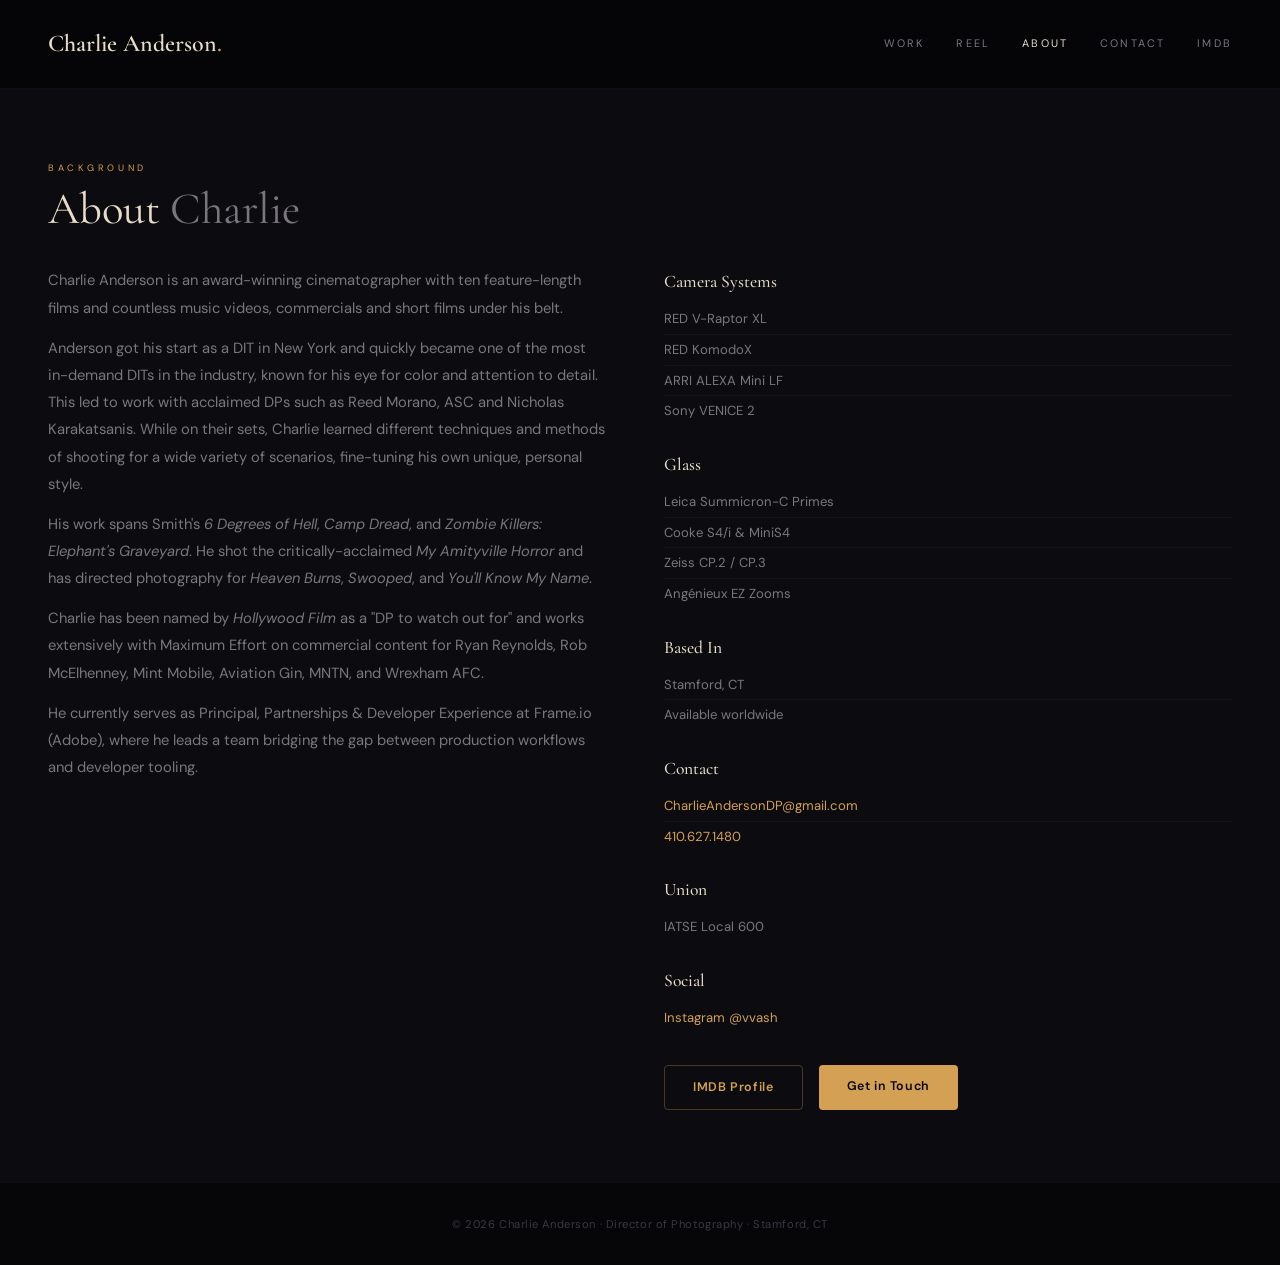
==== about.html @ a450d048 "Split single-page site into separate Work, Reel, About, and Contact pages Matches the multi-page str" ====
<!DOCTYPE html>
<html lang="en">
<head>
<meta charset="UTF-8">
<meta name="viewport" content="width=device-width, initial-scale=1.0">
<title>About | Charlie Anderson - Director of Photography</title>
<link rel="preconnect" href="https://fonts.googleapis.com">
<link rel="preconnect" href="https://fonts.gstatic.com" crossorigin>
<link href="https://fonts.googleapis.com/css2?family=Cormorant+Garamond:ital,wght@0,300;0,400;0,500;0,600;0,700;1,300;1,400&family=DM+Sans:opsz,wght@9..40,300;9..40,400;9..40,500;9..40,600;9..40,700&display=swap" rel="stylesheet">
<link rel="stylesheet" href="style.css">
</head>
<body>

<header>
  <a href="/" class="logo">Charlie Anderson<span>.</span></a>
  <nav>
    <a href="/">Work</a>
    <a href="reel.html">Reel</a>
    <a href="about.html" class="active">About</a>
    <a href="contact.html">Contact</a>
    <a href="http://www.imdb.com/name/nm2381085/" target="_blank" rel="noopener">IMDB</a>
  </nav>
</header>

<section style="background:var(--bg2)">
  <p class="section-label">Background</p>
  <h2 class="section-title">About <span>Charlie</span></h2>
  <div class="about-grid">
    <div class="about-text">
      <p>Charlie Anderson is an award-winning cinematographer with ten feature-length films and countless music videos, commercials and short films under his belt.</p>
      <p>Anderson got his start as a DIT in New York and quickly became one of the most in-demand DITs in the industry, known for his eye for color and attention to detail. This led to work with acclaimed DPs such as Reed Morano, ASC and Nicholas Karakatsanis. While on their sets, Charlie learned different techniques and methods of shooting for a wide variety of scenarios, fine-tuning his own unique, personal style.</p>
      <p>His work spans Smith's <em>6 Degrees of Hell</em>, <em>Camp Dread</em>, and <em>Zombie Killers: Elephant's Graveyard</em>. He shot the critically-acclaimed <em>My Amityville Horror</em> and has directed photography for <em>Heaven Burns</em>, <em>Swooped</em>, and <em>You'll Know My Name</em>.</p>
      <p>Charlie has been named by <em>Hollywood Film</em> as a "DP to watch out for" and works extensively with Maximum Effort on commercial content for Ryan Reynolds, Rob McElhenney, Mint Mobile, Aviation Gin, MNTN, and Wrexham AFC.</p>
      <p>He currently serves as Principal, Partnerships &amp; Developer Experience at Frame.io (Adobe), where he leads a team bridging the gap between production workflows and developer tooling.</p>
    </div>
    <div class="about-sidebar">
      <h4>Camera Systems</h4>
      <ul>
        <li>RED V-Raptor XL</li>
        <li>RED KomodoX</li>
        <li>ARRI ALEXA Mini LF</li>
        <li>Sony VENICE 2</li>
      </ul>
      <h4>Glass</h4>
      <ul>
        <li>Leica Summicron-C Primes</li>
        <li>Cooke S4/i &amp; MiniS4</li>
        <li>Zeiss CP.2 / CP.3</li>
        <li>Ang&eacute;nieux EZ Zooms</li>
      </ul>
      <h4>Based In</h4>
      <ul>
        <li>Stamford, CT</li>
        <li>Available worldwide</li>
      </ul>
      <h4>Contact</h4>
      <ul>
        <li><a href="mailto:CharlieAndersonDP@gmail.com">CharlieAndersonDP@gmail.com</a></li>
        <li><a href="tel:+14106271480">410.627.1480</a></li>
      </ul>
      <h4>Union</h4>
      <ul>
        <li>IATSE Local 600</li>
      </ul>
      <h4>Social</h4>
      <ul>
        <li><a href="https://www.instagram.com/vvash/" target="_blank" rel="noopener">Instagram @vvash</a></li>
      </ul>
      <div class="about-links">
        <a href="http://www.imdb.com/name/nm2381085/" target="_blank" rel="noopener" class="btn btn-outline">IMDB Profile</a>
        <a href="contact.html" class="btn btn-primary">Get in Touch</a>
      </div>
    </div>
  </div>
</section>

<footer>
  <p>&copy; 2026 Charlie Anderson &middot; Director of Photography &middot; Stamford, CT</p>
</footer>

</body>
</html>
---- style.css ----
*,*::before,*::after{margin:0;padding:0;box-sizing:border-box}
:root{
  --bg:#060608;--bg2:#0c0c10;--surface:#111118;
  --amber:#d4a054;--amber-dim:#b8863a;
  --cream:#e8dcc8;--muted:#7a7680;--faint:#3a3842;
  --display:'Cormorant Garamond',Georgia,serif;
  --body:'DM Sans',system-ui,sans-serif;
}
html{background:var(--bg);color:var(--cream);scroll-behavior:smooth}
body{font-family:var(--body);line-height:1.65;-webkit-font-smoothing:antialiased}
::selection{background:var(--amber);color:var(--bg)}
a{color:var(--amber);text-decoration:none}
a:hover{text-decoration:underline}
img{display:block;max-width:100%}

/* HEADER */
header{padding:1.5rem 3rem;display:flex;justify-content:space-between;align-items:center;border-bottom:1px solid rgba(255,255,255,.04);position:sticky;top:0;z-index:100;background:rgba(6,6,8,.92);backdrop-filter:blur(16px)}
.logo{font-family:var(--display);font-size:1.5rem;font-weight:600;color:var(--cream);text-decoration:none}
.logo:hover{text-decoration:none}
.logo span{color:var(--amber)}
nav{display:flex;gap:2rem;align-items:center}
nav a{font-size:.68rem;text-transform:uppercase;letter-spacing:.2em;color:var(--muted);text-decoration:none}
nav a:hover{color:var(--cream);text-decoration:none}
nav a.active{color:var(--cream)}

/* PAGE TITLE */
.page-title-bar{padding:2.5rem 3rem 1.5rem;text-align:center}
.page-title-bar .section-label{font-size:.6rem;text-transform:uppercase;letter-spacing:.4em;color:var(--amber);margin-bottom:0}

/* HERO */
.hero{padding:7rem 3rem 5rem;position:relative;border-bottom:1px solid rgba(255,255,255,.03)}
.hero::before{content:'';position:absolute;inset:0;background:radial-gradient(ellipse 100% 60% at 60% 20%,rgba(212,160,84,.05) 0%,transparent 60%);pointer-events:none}
.hero-label{font-size:.6rem;text-transform:uppercase;letter-spacing:.4em;color:var(--amber);margin-bottom:1.25rem}
.hero h1{font-family:var(--display);font-size:clamp(2.8rem,6.5vw,5.5rem);font-weight:300;line-height:1.05;letter-spacing:-.02em;margin-bottom:1.25rem}
.hero h1 em{font-style:italic;color:var(--amber);font-weight:400}
.hero-sub{font-size:1rem;color:var(--muted);max-width:500px;line-height:1.75}
.hero-rule{width:50px;height:1px;background:var(--amber);margin-top:2.5rem;opacity:.4}

/* SECTIONS */
section{padding:4.5rem 3rem}
.section-label{font-size:.58rem;text-transform:uppercase;letter-spacing:.4em;color:var(--amber);margin-bottom:.5rem}
.section-title{font-family:var(--display);font-size:clamp(1.8rem,4vw,2.8rem);font-weight:400;line-height:1.15;margin-bottom:2rem}
.section-title span{color:var(--muted)}
.divider{border:none;border-top:1px solid rgba(255,255,255,.04);margin:0}

/* REEL */
.reel-embed{position:relative;width:100%;max-width:900px;aspect-ratio:16/9;margin:0 auto;border-radius:8px;overflow:hidden;border:1px solid rgba(255,255,255,.06);background:#000}
.reel-embed iframe{position:absolute;inset:0;width:100%;height:100%;border:none}

/* WORK GRID */
.work-grid{display:grid;grid-template-columns:repeat(3,1fr);gap:1rem}
.work-card{position:relative;border-radius:5px;overflow:hidden;aspect-ratio:16/9;background:var(--surface);border:1px solid rgba(255,255,255,.04);display:block;text-decoration:none;color:var(--cream)}
.work-card:hover{text-decoration:none;border-color:rgba(212,160,84,.2)}
.work-card:hover .work-overlay{opacity:1}
.work-card:hover .work-thumb{transform:scale(1.03)}
.work-thumb{width:100%;height:100%;object-fit:cover;transition:transform .6s cubic-bezier(.23,1,.32,1)}
.work-overlay{position:absolute;inset:0;background:linear-gradient(0deg,rgba(6,6,8,.92) 0%,rgba(6,6,8,.4) 40%,transparent 70%);opacity:0;transition:opacity .35s;display:flex;flex-direction:column;justify-content:flex-end;padding:1rem 1.1rem}
.work-overlay h3{font-family:var(--display);font-size:1.05rem;font-weight:500;line-height:1.25}
.work-overlay .play-icon{position:absolute;top:50%;left:50%;transform:translate(-50%,-50%);width:44px;height:44px;border-radius:50%;background:rgba(212,160,84,.85);display:flex;align-items:center;justify-content:center}
.work-overlay .play-icon svg{width:16px;height:16px;fill:var(--bg);margin-left:2px}
/* always show overlay on mobile */
@media(hover:none){.work-overlay{opacity:1;background:linear-gradient(0deg,rgba(6,6,8,.85) 0%,transparent 55%)}.work-overlay .play-icon{display:none}}

/* ABOUT */
.about-grid{display:grid;grid-template-columns:1fr 1fr;gap:3rem;align-items:start}
.about-text{color:var(--muted);font-size:.92rem;line-height:1.85;max-width:560px}
.about-text p+p{margin-top:.8rem}
.about-sidebar h4{font-family:var(--display);font-size:1.1rem;font-weight:500;color:var(--cream);margin-bottom:.5rem;margin-top:1.5rem}
.about-sidebar h4:first-child{margin-top:0}
.about-sidebar ul{list-style:none}
.about-sidebar li{font-size:.82rem;color:var(--muted);padding:.25rem 0;border-bottom:1px solid rgba(255,255,255,.03)}
.about-sidebar li:last-child{border-bottom:none}
.about-links{display:flex;gap:1rem;margin-top:2rem;flex-wrap:wrap}
.btn{display:inline-block;padding:.7rem 1.75rem;font-size:.78rem;letter-spacing:.05em;border-radius:4px;text-decoration:none;font-weight:600}
.btn:hover{text-decoration:none}
.btn-primary{background:var(--amber);color:var(--bg)}
.btn-primary:hover{background:var(--amber-dim)}
.btn-outline{border:1px solid rgba(212,160,84,.3);color:var(--amber)}
.btn-outline:hover{background:rgba(212,160,84,.06)}

/* CONTACT */
.contact-section{text-align:center;padding:5rem 3rem}
.contact-sub{color:var(--muted);max-width:440px;margin:0 auto 2rem;font-size:.92rem;line-height:1.75}
.contact-info{margin-bottom:2rem}
.contact-info p{color:var(--muted);font-size:.92rem;margin:.4rem 0}
.contact-info a{color:var(--amber)}
.contact-form{max-width:500px;margin:2.5rem auto 0;text-align:left}
.contact-form label{display:block;font-size:.72rem;text-transform:uppercase;letter-spacing:.15em;color:var(--muted);margin-bottom:.4rem;margin-top:1.25rem}
.contact-form label:first-child{margin-top:0}
.contact-form input,.contact-form textarea{width:100%;padding:.75rem 1rem;background:var(--surface);border:1px solid rgba(255,255,255,.06);border-radius:4px;color:var(--cream);font-family:var(--body);font-size:.88rem;outline:none;transition:border-color .2s}
.contact-form input:focus,.contact-form textarea:focus{border-color:var(--amber)}
.contact-form textarea{min-height:140px;resize:vertical}
.contact-form .btn{margin-top:1.5rem;cursor:pointer;border:none;width:100%;text-align:center}

/* FOOTER */
footer{padding:2rem 3rem;text-align:center;color:var(--faint);font-size:.7rem;letter-spacing:.05em;border-top:1px solid rgba(255,255,255,.03)}

/* RESPONSIVE */
@media(max-width:900px){
  .work-grid{grid-template-columns:repeat(2,1fr)}
  .about-grid{grid-template-columns:1fr}
}
@media(max-width:600px){
  header{padding:1rem 1.25rem}
  nav{gap:1.25rem}
  nav a{font-size:.6rem;letter-spacing:.12em}
  .hero{padding:4rem 1.25rem 3rem}
  section{padding:3rem 1.25rem}
  .page-title-bar{padding:1.5rem 1.25rem 1rem}
  .work-grid{grid-template-columns:1fr}
  .contact-section{padding:3.5rem 1.25rem}
}
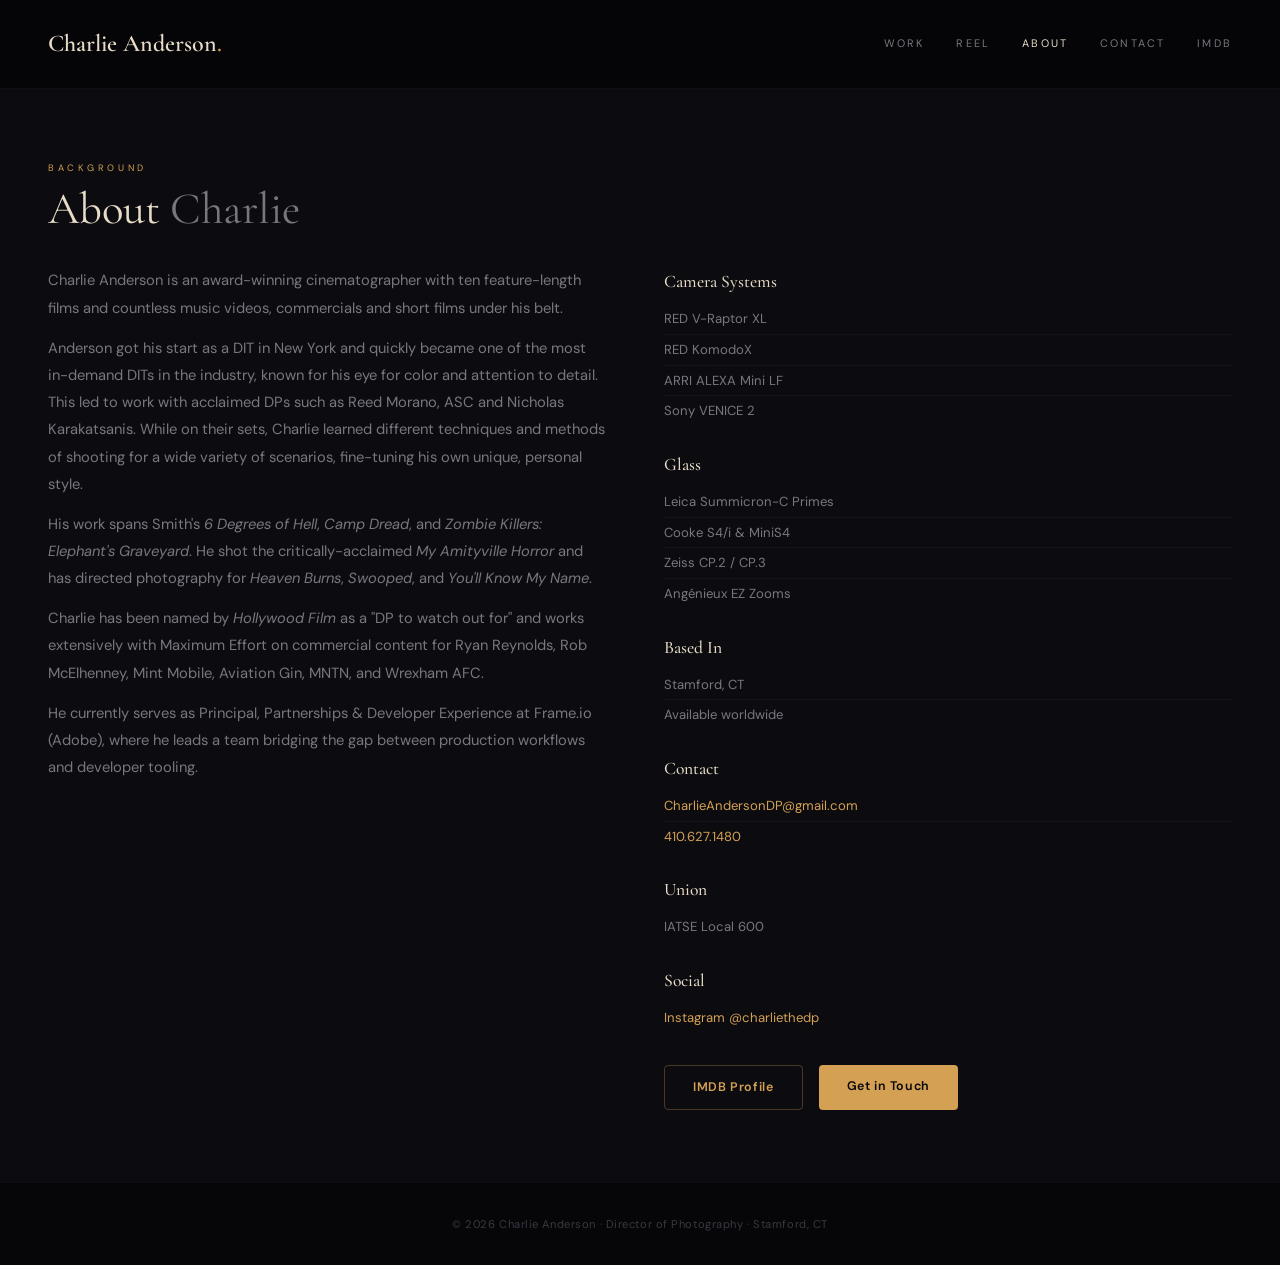
==== commit 696c1616: "Update Instagram handle to @charliethedp Co-Authored-By: Claude Opus 4.6 (1M context) <noreply@anthr" ====
--- a/about.html
+++ b/about.html
@@ -64,7 +64,7 @@
       </ul>
       <h4>Social</h4>
       <ul>
-        <li><a href="https://www.instagram.com/vvash/" target="_blank" rel="noopener">Instagram @vvash</a></li>
+        <li><a href="https://www.instagram.com/charliethedp/" target="_blank" rel="noopener">Instagram @charliethedp</a></li>
       </ul>
       <div class="about-links">
         <a href="http://www.imdb.com/name/nm2381085/" target="_blank" rel="noopener" class="btn btn-outline">IMDB Profile</a>
--- a/style.css
+++ b/style.css
@@ -26,6 +26,10 @@
 /* PAGE TITLE */
 .page-title-bar{padding:2.5rem 3rem 1.5rem;text-align:center}
 .page-title-bar .section-label{font-size:.6rem;text-transform:uppercase;letter-spacing:.4em;color:var(--amber);margin-bottom:0}
+.section-nav{display:flex;justify-content:center;gap:.75rem;margin-top:1.25rem}
+.section-nav-btn{display:inline-block;padding:.55rem 1.5rem;font-size:.72rem;text-transform:uppercase;letter-spacing:.12em;border:1px solid rgba(212,160,84,.3);border-radius:4px;color:var(--muted);text-decoration:none;transition:all .2s}
+.section-nav-btn:hover{color:var(--cream);border-color:rgba(212,160,84,.5);background:rgba(212,160,84,.06);text-decoration:none}
+.section-nav-btn.active{color:var(--amber);border-color:var(--amber)}
 
 /* HERO */
 .hero{padding:7rem 3rem 5rem;position:relative;border-bottom:1px solid rgba(255,255,255,.03)}
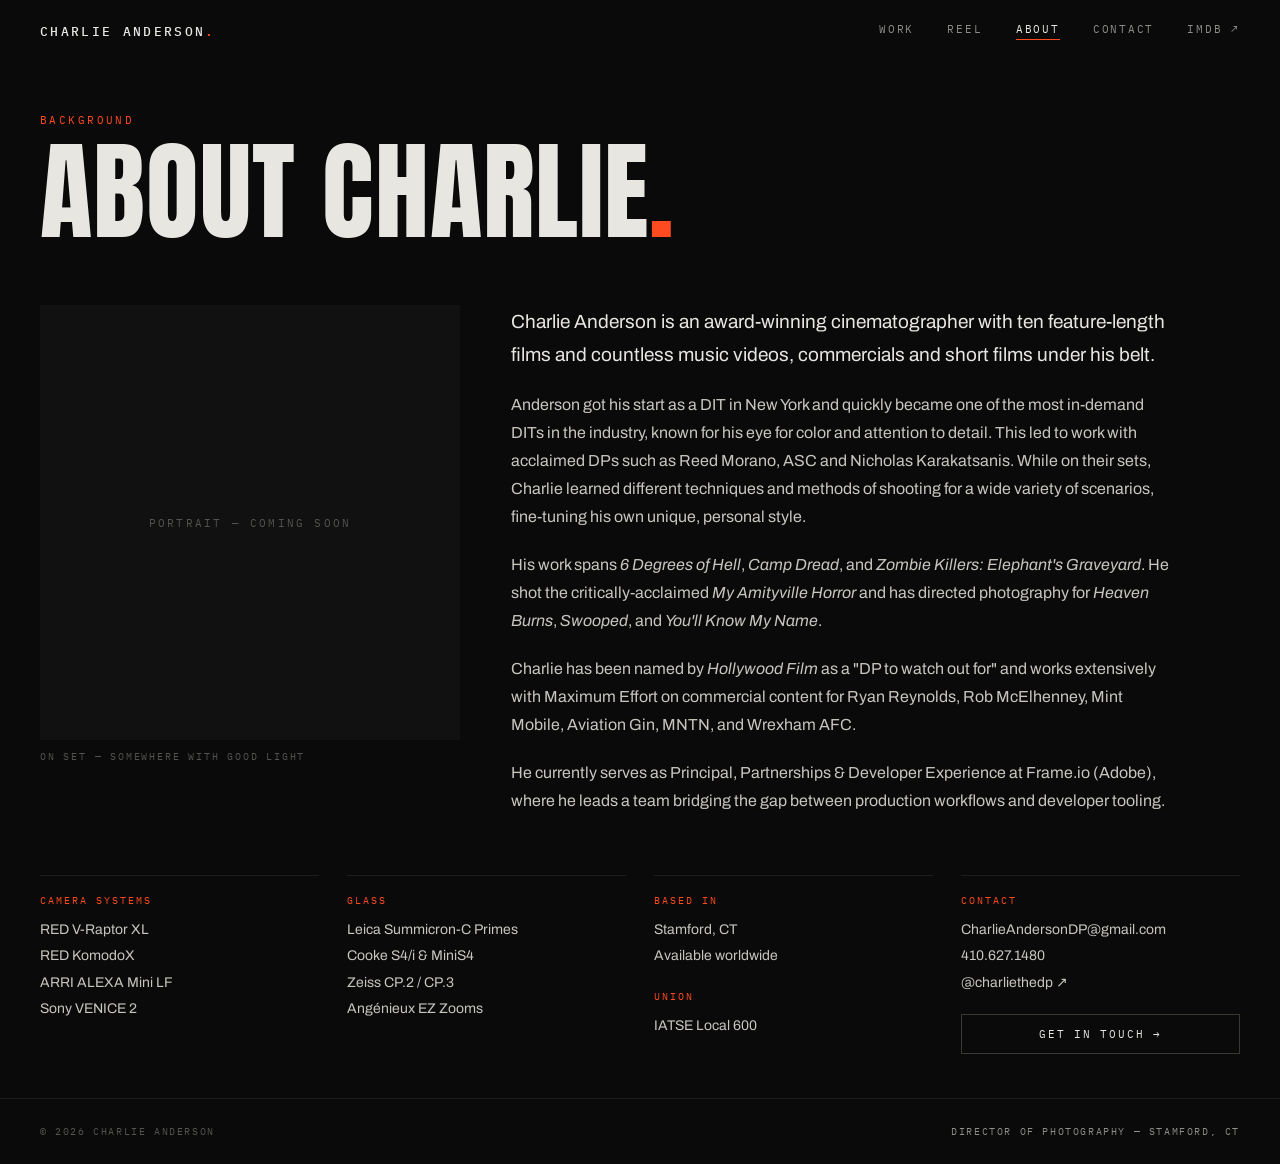
==== commit 928e46bd: "Redesign: theater-dark cinematic portfolio Recreate the design_handoff_portfolio_redesign prototypes" ====
--- a/about.html
+++ b/about.html
@@ -3,79 +3,77 @@
 <head>
 <meta charset="UTF-8">
 <meta name="viewport" content="width=device-width, initial-scale=1.0">
-<title>About | Charlie Anderson - Director of Photography</title>
+<title>About | Charlie Anderson</title>
+<meta name="description" content="About Charlie Anderson — award-winning cinematographer with ten feature-length films and extensive commercial work with Maximum Effort. Based in Stamford, CT. IATSE Local 600.">
 <link rel="preconnect" href="https://fonts.googleapis.com">
 <link rel="preconnect" href="https://fonts.gstatic.com" crossorigin>
-<link href="https://fonts.googleapis.com/css2?family=Cormorant+Garamond:ital,wght@0,300;0,400;0,500;0,600;0,700;1,300;1,400&family=DM+Sans:opsz,wght@9..40,300;9..40,400;9..40,500;9..40,600;9..40,700&display=swap" rel="stylesheet">
+<link href="https://fonts.googleapis.com/css2?family=Anton&family=Archivo:ital,wght@0,300..900;1,300..900&family=IBM+Plex+Mono:wght@400;500&display=swap" rel="stylesheet">
 <link rel="stylesheet" href="style.css">
 </head>
 <body>
 
-<header>
-  <a href="/" class="logo">Charlie Anderson<span>.</span></a>
-  <nav>
-    <a href="/">Work</a>
-    <a href="reel.html">Reel</a>
-    <a href="about.html" class="active">About</a>
-    <a href="contact.html">Contact</a>
-    <a href="http://www.imdb.com/name/nm2381085/" target="_blank" rel="noopener">IMDB</a>
+<header class="nav">
+  <a href="index.html" class="wordmark">CHARLIE ANDERSON<span class="accent">.</span></a>
+  <nav class="nav-links">
+    <a href="index.html">WORK</a>
+    <a href="reel.html">REEL</a>
+    <a href="about.html" class="active">ABOUT</a>
+    <a href="contact.html">CONTACT</a>
+    <a href="https://www.imdb.com/name/nm2381085/" target="_blank" rel="noopener">IMDB ↗</a>
   </nav>
 </header>
 
-<section style="background:var(--bg2)">
-  <p class="section-label">Background</p>
-  <h2 class="section-title">About <span>Charlie</span></h2>
-  <div class="about-grid">
-    <div class="about-text">
-      <p>Charlie Anderson is an award-winning cinematographer with ten feature-length films and countless music videos, commercials and short films under his belt.</p>
-      <p>Anderson got his start as a DIT in New York and quickly became one of the most in-demand DITs in the industry, known for his eye for color and attention to detail. This led to work with acclaimed DPs such as Reed Morano, ASC and Nicholas Karakatsanis. While on their sets, Charlie learned different techniques and methods of shooting for a wide variety of scenarios, fine-tuning his own unique, personal style.</p>
-      <p>His work spans Smith's <em>6 Degrees of Hell</em>, <em>Camp Dread</em>, and <em>Zombie Killers: Elephant's Graveyard</em>. He shot the critically-acclaimed <em>My Amityville Horror</em> and has directed photography for <em>Heaven Burns</em>, <em>Swooped</em>, and <em>You'll Know My Name</em>.</p>
-      <p>Charlie has been named by <em>Hollywood Film</em> as a "DP to watch out for" and works extensively with Maximum Effort on commercial content for Ryan Reynolds, Rob McElhenney, Mint Mobile, Aviation Gin, MNTN, and Wrexham AFC.</p>
-      <p>He currently serves as Principal, Partnerships &amp; Developer Experience at Frame.io (Adobe), where he leads a team bridging the gap between production workflows and developer tooling.</p>
+<div class="page-head about">
+  <div class="kicker">BACKGROUND</div>
+  <h1>ABOUT CHARLIE<span class="accent">.</span></h1>
+</div>
+
+<div class="about-grid">
+  <div class="portrait-col">
+    <div class="portrait">
+      <!-- Swap in a real portrait: replace the placeholder div with
+           <img src="images/portrait.jpg" alt="Charlie Anderson on set"> -->
+      <div class="portrait-placeholder">PORTRAIT — COMING SOON</div>
     </div>
-    <div class="about-sidebar">
-      <h4>Camera Systems</h4>
-      <ul>
-        <li>RED V-Raptor XL</li>
-        <li>RED KomodoX</li>
-        <li>ARRI ALEXA Mini LF</li>
-        <li>Sony VENICE 2</li>
-      </ul>
-      <h4>Glass</h4>
-      <ul>
-        <li>Leica Summicron-C Primes</li>
-        <li>Cooke S4/i &amp; MiniS4</li>
-        <li>Zeiss CP.2 / CP.3</li>
-        <li>Ang&eacute;nieux EZ Zooms</li>
-      </ul>
-      <h4>Based In</h4>
-      <ul>
-        <li>Stamford, CT</li>
-        <li>Available worldwide</li>
-      </ul>
-      <h4>Contact</h4>
-      <ul>
-        <li><a href="mailto:CharlieAndersonDP@gmail.com">CharlieAndersonDP@gmail.com</a></li>
-        <li><a href="tel:+14106271480">410.627.1480</a></li>
-      </ul>
-      <h4>Union</h4>
-      <ul>
-        <li>IATSE Local 600</li>
-      </ul>
-      <h4>Social</h4>
-      <ul>
-        <li><a href="https://www.instagram.com/charliethedp/" target="_blank" rel="noopener">Instagram @charliethedp</a></li>
-      </ul>
-      <div class="about-links">
-        <a href="http://www.imdb.com/name/nm2381085/" target="_blank" rel="noopener" class="btn btn-outline">IMDB Profile</a>
-        <a href="contact.html" class="btn btn-primary">Get in Touch</a>
-      </div>
+    <div class="portrait-caption">ON SET — SOMEWHERE WITH GOOD LIGHT</div>
+  </div>
+  <div class="bio">
+    <p class="lede">Charlie Anderson is an award-winning cinematographer with ten feature-length films and countless music videos, commercials and short films under his belt.</p>
+    <p>Anderson got his start as a DIT in New York and quickly became one of the most in-demand DITs in the industry, known for his eye for color and attention to detail. This led to work with acclaimed DPs such as Reed Morano, ASC and Nicholas Karakatsanis. While on their sets, Charlie learned different techniques and methods of shooting for a wide variety of scenarios, fine-tuning his own unique, personal style.</p>
+    <p>His work spans <em>6 Degrees of Hell</em>, <em>Camp Dread</em>, and <em>Zombie Killers: Elephant's Graveyard</em>. He shot the critically-acclaimed <em>My Amityville Horror</em> and has directed photography for <em>Heaven Burns</em>, <em>Swooped</em>, and <em>You'll Know My Name</em>.</p>
+    <p>Charlie has been named by <em>Hollywood Film</em> as a "DP to watch out for" and works extensively with Maximum Effort on commercial content for Ryan Reynolds, Rob McElhenney, Mint Mobile, Aviation Gin, MNTN, and Wrexham AFC.</p>
+    <p>He currently serves as Principal, Partnerships &amp; Developer Experience at Frame.io (Adobe), where he leads a team bridging the gap between production workflows and developer tooling.</p>
+  </div>
+</div>
+
+<div class="gear-grid">
+  <div class="gear-col">
+    <div class="gear-label">CAMERA SYSTEMS</div>
+    <div class="gear-body">RED V-Raptor XL<br>RED KomodoX<br>ARRI ALEXA Mini LF<br>Sony VENICE 2</div>
+  </div>
+  <div class="gear-col">
+    <div class="gear-label">GLASS</div>
+    <div class="gear-body">Leica Summicron-C Primes<br>Cooke S4/i &amp; MiniS4<br>Zeiss CP.2 / CP.3<br>Angénieux EZ Zooms</div>
+  </div>
+  <div class="gear-col">
+    <div class="gear-label">BASED IN</div>
+    <div class="gear-body">Stamford, CT<br>Available worldwide</div>
+    <div class="gear-label stacked">UNION</div>
+    <div class="gear-body">IATSE Local 600</div>
+  </div>
+  <div class="gear-col">
+    <div class="gear-label">CONTACT</div>
+    <div class="gear-links">
+      <a href="mailto:CharlieAndersonDP@gmail.com">CharlieAndersonDP@gmail.com</a>
+      <a href="tel:+14106271480">410.627.1480</a>
+      <a href="https://www.instagram.com/charliethedp/" target="_blank" rel="noopener">@charliethedp ↗</a>
     </div>
+    <a href="contact.html" class="gear-btn">GET IN TOUCH →</a>
   </div>
-</section>
+</div>
 
-<footer>
-  <p>&copy; 2026 Charlie Anderson &middot; Director of Photography &middot; Stamford, CT</p>
+<footer class="footer">
+  <span>© 2026 CHARLIE ANDERSON</span><span>DIRECTOR OF PHOTOGRAPHY — STAMFORD, CT</span>
 </footer>
 
 </body>
--- a/style.css
+++ b/style.css
@@ -1,116 +1,145 @@
+/* charliethedp.com — theater-dark portfolio redesign
+   Tokens per design_handoff_portfolio_redesign/README.md */
+
 *,*::before,*::after{margin:0;padding:0;box-sizing:border-box}
 :root{
-  --bg:#060608;--bg2:#0c0c10;--surface:#111118;
-  --amber:#d4a054;--amber-dim:#b8863a;
-  --cream:#e8dcc8;--muted:#7a7680;--faint:#3a3842;
-  --display:'Cormorant Garamond',Georgia,serif;
-  --body:'DM Sans',system-ui,sans-serif;
+  --bg:#0a0a0b;
+  --tile:#111;
+  --ig-tile:#141311;
+  --text:#e8e6e1;
+  --text-2:#8f8d88;
+  --text-3:#55534f;
+  --body-copy:#c8c5be;
+  --accent:#ff4b1f;
+  --hairline:#1e1d1b;
+  --btn-border:#3a3833;
+  --gutter:clamp(20px,3.2vw,40px);
+  --bar:clamp(24px,3.4vw,48px);
+  --display:'Anton',sans-serif;
+  --mono:'IBM Plex Mono',monospace;
 }
-html{background:var(--bg);color:var(--cream);scroll-behavior:smooth}
-body{font-family:var(--body);line-height:1.65;-webkit-font-smoothing:antialiased}
-::selection{background:var(--amber);color:var(--bg)}
-a{color:var(--amber);text-decoration:none}
-a:hover{text-decoration:underline}
+html{background:var(--bg)}
+body{background:var(--bg);color:var(--text);font-family:'Archivo',sans-serif;min-height:100vh;display:flex;flex-direction:column;-webkit-font-smoothing:antialiased}
 img{display:block;max-width:100%}
+a{text-decoration:none;color:inherit}
+h1,h2,h3{font-weight:400}
+[hidden]{display:none!important}
+.accent{color:var(--accent)}
 
-/* HEADER */
-header{padding:1.5rem 3rem;display:flex;justify-content:space-between;align-items:center;border-bottom:1px solid rgba(255,255,255,.04);position:sticky;top:0;z-index:100;background:rgba(6,6,8,.92);backdrop-filter:blur(16px)}
-.logo{font-family:var(--display);font-size:1.5rem;font-weight:600;color:var(--cream);text-decoration:none}
-.logo:hover{text-decoration:none}
-.logo span{color:var(--amber)}
-nav{display:flex;gap:2rem;align-items:center}
-nav a{font-size:.68rem;text-transform:uppercase;letter-spacing:.2em;color:var(--muted);text-decoration:none}
-nav a:hover{color:var(--cream);text-decoration:none}
-nav a.active{color:var(--cream)}
+/* ---------- nav ---------- */
+.nav{display:flex;justify-content:space-between;align-items:center;flex-wrap:wrap;gap:14px;padding:22px var(--gutter)}
+.wordmark{font:500 13px var(--mono);letter-spacing:0.18em;color:var(--text)}
+.nav-links{display:flex;gap:clamp(18px,2.6vw,34px);font:400 11px var(--mono);letter-spacing:0.16em}
+.nav-links a{color:var(--text-2)}
+.nav-links a:hover{color:var(--text)}
+.nav-links a.active{color:var(--text);border-bottom:1px solid var(--accent);padding-bottom:3px}
 
-/* PAGE TITLE */
-.page-title-bar{padding:2.5rem 3rem 1.5rem;text-align:center}
-.page-title-bar .section-label{font-size:.6rem;text-transform:uppercase;letter-spacing:.4em;color:var(--amber);margin-bottom:0}
-.section-nav{display:flex;justify-content:center;gap:.75rem;margin-top:1.25rem}
-.section-nav-btn{display:inline-block;padding:.55rem 1.5rem;font-size:.72rem;text-transform:uppercase;letter-spacing:.12em;border:1px solid rgba(212,160,84,.3);border-radius:4px;color:var(--muted);text-decoration:none;transition:all .2s}
-.section-nav-btn:hover{color:var(--cream);border-color:rgba(212,160,84,.5);background:rgba(212,160,84,.06);text-decoration:none}
-.section-nav-btn.active{color:var(--amber);border-color:var(--amber)}
+/* ---------- hero (work) ---------- */
+.hero{padding:clamp(28px,4vw,48px) var(--gutter) clamp(24px,3vw,36px)}
+.hero h1{font:400 clamp(58px,10.4vw,134px)/0.94 var(--display);letter-spacing:0.01em}
+.hero-baseline{display:flex;justify-content:space-between;align-items:flex-end;flex-wrap:wrap;gap:12px;margin-top:22px}
+.hero-role{font:400 12px var(--mono);letter-spacing:0.2em;color:var(--text-2)}
+.hero-tagline{font:400 12px var(--mono);letter-spacing:0.14em;color:var(--accent)}
 
-/* HERO */
-.hero{padding:7rem 3rem 5rem;position:relative;border-bottom:1px solid rgba(255,255,255,.03)}
-.hero::before{content:'';position:absolute;inset:0;background:radial-gradient(ellipse 100% 60% at 60% 20%,rgba(212,160,84,.05) 0%,transparent 60%);pointer-events:none}
-.hero-label{font-size:.6rem;text-transform:uppercase;letter-spacing:.4em;color:var(--amber);margin-bottom:1.25rem}
-.hero h1{font-family:var(--display);font-size:clamp(2.8rem,6.5vw,5.5rem);font-weight:300;line-height:1.05;letter-spacing:-.02em;margin-bottom:1.25rem}
-.hero h1 em{font-style:italic;color:var(--amber);font-weight:400}
-.hero-sub{font-size:1rem;color:var(--muted);max-width:500px;line-height:1.75}
-.hero-rule{width:50px;height:1px;background:var(--amber);margin-top:2.5rem;opacity:.4}
+/* ---------- client ticker ---------- */
+.ticker-wrap{border-top:1px solid var(--hairline);border-bottom:1px solid var(--hairline);padding:13px 0;overflow:hidden}
+.ticker{display:flex;width:max-content;animation:tickerScroll 45s linear infinite}
+.ticker-half{display:flex;align-items:center;flex-shrink:0}
+.ticker-name{padding:0 20px;font:400 11px var(--mono);letter-spacing:0.18em;color:var(--text-2);white-space:nowrap}
+.ticker-x{color:var(--accent);font-size:11px}
+@keyframes tickerScroll{from{transform:translateX(0)}to{transform:translateX(-50%)}}
 
-/* SECTIONS */
-section{padding:4.5rem 3rem}
-.section-label{font-size:.58rem;text-transform:uppercase;letter-spacing:.4em;color:var(--amber);margin-bottom:.5rem}
-.section-title{font-family:var(--display);font-size:clamp(1.8rem,4vw,2.8rem);font-weight:400;line-height:1.15;margin-bottom:2rem}
-.section-title span{color:var(--muted)}
-.divider{border:none;border-top:1px solid rgba(255,255,255,.04);margin:0}
+/* ---------- letterboxed featured frame ---------- */
+.letterbox{background:#000;padding:var(--bar) 0}
+.featured{position:relative;height:clamp(260px,39vw,520px);overflow:hidden;cursor:pointer}
+.featured img{width:100%;height:100%;object-fit:cover}
+.featured-scrim{position:absolute;inset:0;background:linear-gradient(to top,rgba(0,0,0,0.72) 0%,rgba(0,0,0,0) 42%)}
+.featured-info{position:absolute;left:var(--gutter);bottom:clamp(18px,2.4vw,30px);right:120px;display:flex;flex-direction:column;gap:10px}
+.featured-kicker{font:400 11px var(--mono);letter-spacing:0.2em;color:var(--accent)}
+.featured-title{font-family:var(--display);font-size:clamp(22px,3.2vw,42px);line-height:1.02;letter-spacing:0.01em}
+.play-btn{position:absolute;right:var(--gutter);bottom:clamp(20px,2.6vw,34px);display:inline-flex;align-items:center;justify-content:center;width:44px;height:44px;background:var(--accent);border-radius:50%;font-size:13px;color:var(--bg)}
 
-/* REEL */
-.reel-embed{position:relative;width:100%;max-width:900px;aspect-ratio:16/9;margin:0 auto;border-radius:8px;overflow:hidden;border:1px solid rgba(255,255,255,.06);background:#000}
-.reel-embed iframe{position:absolute;inset:0;width:100%;height:100%;border:none}
+/* ---------- section headers ---------- */
+.section-head{padding:clamp(32px,4vw,52px) var(--gutter) 12px;display:flex;justify-content:space-between;align-items:baseline;flex-wrap:wrap;gap:10px}
+.section-head.film{padding-top:clamp(28px,3.6vw,48px)}
+.section-head h2{font-family:var(--display);font-size:clamp(24px,2.6vw,30px);letter-spacing:0.02em}
+.count{font:400 11px var(--mono);letter-spacing:0.16em;color:var(--text-3)}
 
-/* WORK GRID */
-.work-grid{display:grid;grid-template-columns:repeat(3,1fr);gap:1rem}
-.work-card{position:relative;border-radius:5px;overflow:hidden;aspect-ratio:16/9;background:var(--surface);border:1px solid rgba(255,255,255,.04);display:block;text-decoration:none;color:var(--cream)}
-.work-card:hover{text-decoration:none;border-color:rgba(212,160,84,.2)}
-.work-card:hover .work-overlay{opacity:1}
-.work-card:hover .work-thumb{transform:scale(1.03)}
-.work-thumb{width:100%;height:100%;object-fit:cover;transition:transform .6s cubic-bezier(.23,1,.32,1)}
-.work-overlay{position:absolute;inset:0;background:linear-gradient(0deg,rgba(6,6,8,.92) 0%,rgba(6,6,8,.4) 40%,transparent 70%);opacity:0;transition:opacity .35s;display:flex;flex-direction:column;justify-content:flex-end;padding:1rem 1.1rem}
-.work-overlay h3{font-family:var(--display);font-size:1.05rem;font-weight:500;line-height:1.25}
-.work-overlay .play-icon{position:absolute;top:50%;left:50%;transform:translate(-50%,-50%);width:44px;height:44px;border-radius:50%;background:rgba(212,160,84,.85);display:flex;align-items:center;justify-content:center}
-.work-overlay .play-icon svg{width:16px;height:16px;fill:var(--bg);margin-left:2px}
-/* always show overlay on mobile */
-@media(hover:none){.work-overlay{opacity:1;background:linear-gradient(0deg,rgba(6,6,8,.85) 0%,transparent 55%)}.work-overlay .play-icon{display:none}}
+/* ---------- project grid ---------- */
+.grid{display:grid;grid-template-columns:repeat(auto-fill,minmax(min(320px,100%),1fr));gap:28px 20px;padding:20px var(--gutter) 8px}
+.grid.archive{padding-top:28px}
+.tile{display:flex;flex-direction:column;gap:9px;cursor:pointer;color:var(--text)}
+.thumb{aspect-ratio:16/9;overflow:hidden;background:var(--tile);position:relative}
+.thumb img{width:100%;height:100%;object-fit:cover}
+.overlay{position:absolute;inset:0;display:flex;align-items:center;justify-content:center;font:400 11px var(--mono);letter-spacing:0.2em;color:var(--accent);background:rgba(0,0,0,0);opacity:0;transition:opacity 0.25s}
+.tile:hover .overlay{opacity:1;background:rgba(0,0,0,0.55)}
+.tile-title{font-family:var(--display);font-size:17px;letter-spacing:0.02em}
+.tile-client{font:400 10px var(--mono);letter-spacing:0.16em;color:var(--accent)}
+.ig-thumb{aspect-ratio:16/9;background:var(--ig-tile);display:flex;align-items:center;justify-content:center;font:400 11px var(--mono);letter-spacing:0.2em;color:var(--text-2)}
+.tile-ig:hover .ig-thumb{color:var(--accent)}
 
-/* ABOUT */
-.about-grid{display:grid;grid-template-columns:1fr 1fr;gap:3rem;align-items:start}
-.about-text{color:var(--muted);font-size:.92rem;line-height:1.85;max-width:560px}
-.about-text p+p{margin-top:.8rem}
-.about-sidebar h4{font-family:var(--display);font-size:1.1rem;font-weight:500;color:var(--cream);margin-bottom:.5rem;margin-top:1.5rem}
-.about-sidebar h4:first-child{margin-top:0}
-.about-sidebar ul{list-style:none}
-.about-sidebar li{font-size:.82rem;color:var(--muted);padding:.25rem 0;border-bottom:1px solid rgba(255,255,255,.03)}
-.about-sidebar li:last-child{border-bottom:none}
-.about-links{display:flex;gap:1rem;margin-top:2rem;flex-wrap:wrap}
-.btn{display:inline-block;padding:.7rem 1.75rem;font-size:.78rem;letter-spacing:.05em;border-radius:4px;text-decoration:none;font-weight:600}
-.btn:hover{text-decoration:none}
-.btn-primary{background:var(--amber);color:var(--bg)}
-.btn-primary:hover{background:var(--amber-dim)}
-.btn-outline{border:1px solid rgba(212,160,84,.3);color:var(--amber)}
-.btn-outline:hover{background:rgba(212,160,84,.06)}
+/* ---------- expand/collapse ---------- */
+.toggle-row{padding:30px var(--gutter) 10px;display:flex;justify-content:center}
+.toggle-row.last{padding-bottom:48px}
+.btn{font:400 12px var(--mono);letter-spacing:0.16em;border:1px solid var(--btn-border);background:none;color:var(--text);padding:14px 34px;cursor:pointer}
+.btn:hover{border-color:var(--accent);color:var(--accent)}
 
-/* CONTACT */
-.contact-section{text-align:center;padding:5rem 3rem}
-.contact-sub{color:var(--muted);max-width:440px;margin:0 auto 2rem;font-size:.92rem;line-height:1.75}
-.contact-info{margin-bottom:2rem}
-.contact-info p{color:var(--muted);font-size:.92rem;margin:.4rem 0}
-.contact-info a{color:var(--amber)}
-.contact-form{max-width:500px;margin:2.5rem auto 0;text-align:left}
-.contact-form label{display:block;font-size:.72rem;text-transform:uppercase;letter-spacing:.15em;color:var(--muted);margin-bottom:.4rem;margin-top:1.25rem}
-.contact-form label:first-child{margin-top:0}
-.contact-form input,.contact-form textarea{width:100%;padding:.75rem 1rem;background:var(--surface);border:1px solid rgba(255,255,255,.06);border-radius:4px;color:var(--cream);font-family:var(--body);font-size:.88rem;outline:none;transition:border-color .2s}
-.contact-form input:focus,.contact-form textarea:focus{border-color:var(--amber)}
-.contact-form textarea{min-height:140px;resize:vertical}
-.contact-form .btn{margin-top:1.5rem;cursor:pointer;border:none;width:100%;text-align:center}
+/* ---------- inner-page header (kicker + h1) ---------- */
+.page-head{padding:clamp(24px,3.4vw,44px) var(--gutter) clamp(20px,2.6vw,32px)}
+.page-head.about{padding-top:clamp(28px,4vw,52px)}
+.page-head.contact{padding-top:clamp(28px,4.4vw,64px)}
+.kicker{font:400 11px var(--mono);letter-spacing:0.22em;color:var(--accent);margin-bottom:14px}
+.page-head h1{font:400 clamp(52px,8.4vw,110px)/0.94 var(--display);letter-spacing:0.01em}
+.page-head.contact h1{font-size:clamp(52px,8.6vw,116px)}
 
-/* FOOTER */
-footer{padding:2rem 3rem;text-align:center;color:var(--faint);font-size:.7rem;letter-spacing:.05em;border-top:1px solid rgba(255,255,255,.03)}
+/* ---------- reel ---------- */
+.reel-frame{aspect-ratio:16/9;max-height:72vh;margin:0 auto;width:100%;max-width:1400px}
+.reel-frame iframe{width:100%;height:100%;border:0;display:block}
+.reel-baseline{padding:clamp(24px,3vw,36px) var(--gutter);display:flex;justify-content:space-between;flex-wrap:wrap;gap:12px}
+.reel-tags{font:400 11px var(--mono);letter-spacing:0.18em;color:var(--text-2)}
+.reel-cta{font:400 11px var(--mono);letter-spacing:0.18em;color:var(--accent)}
+.reel-cta:hover{color:var(--text)}
 
-/* RESPONSIVE */
-@media(max-width:900px){
-  .work-grid{grid-template-columns:repeat(2,1fr)}
-  .about-grid{grid-template-columns:1fr}
-}
-@media(max-width:600px){
-  header{padding:1rem 1.25rem}
-  nav{gap:1.25rem}
-  nav a{font-size:.6rem;letter-spacing:.12em}
-  .hero{padding:4rem 1.25rem 3rem}
-  section{padding:3rem 1.25rem}
-  .page-title-bar{padding:1.5rem 1.25rem 1rem}
-  .work-grid{grid-template-columns:1fr}
-  .contact-section{padding:3.5rem 1.25rem}
-}
+/* ---------- about ---------- */
+.about-grid{display:grid;grid-template-columns:minmax(280px,420px) 1fr;gap:clamp(28px,4vw,56px);padding:clamp(16px,2.4vw,32px) var(--gutter) 8px;align-items:start}
+@media (max-width:720px){.about-grid{grid-template-columns:1fr}}
+.portrait-col{display:flex;flex-direction:column;gap:10px}
+.portrait{width:100%;height:clamp(360px,34vw,520px);background:var(--tile)}
+.portrait img{width:100%;height:100%;object-fit:cover}
+.portrait-placeholder{width:100%;height:100%;display:flex;align-items:center;justify-content:center;font:400 11px var(--mono);letter-spacing:0.2em;color:var(--text-3);text-align:center;padding:0 20px}
+.portrait-caption{font:400 10px var(--mono);letter-spacing:0.18em;color:var(--text-3)}
+.bio{max-width:660px;display:flex;flex-direction:column;gap:20px;font:400 16px/1.75 'Archivo',sans-serif;color:var(--body-copy)}
+.bio .lede{font-size:19px;color:var(--text)}
+.gear-grid{display:grid;grid-template-columns:repeat(auto-fit,minmax(220px,1fr));gap:28px;padding:clamp(32px,4vw,56px) var(--gutter) 44px}
+.gear-col{border-top:1px solid var(--hairline);padding-top:18px;display:flex;flex-direction:column;gap:10px}
+.gear-label{font:400 10px var(--mono);letter-spacing:0.2em;color:var(--accent)}
+.gear-label.stacked{margin-top:10px}
+.gear-body{font:400 14px/1.9 'Archivo',sans-serif;color:var(--body-copy)}
+.gear-links{font:400 14px/1.9 'Archivo',sans-serif;display:flex;flex-direction:column}
+.gear-links a{color:var(--body-copy)}
+.gear-links a:hover{color:var(--accent)}
+.gear-btn{margin-top:8px;font:400 11px var(--mono);letter-spacing:0.16em;color:var(--text);border:1px solid var(--btn-border);padding:12px 20px;text-align:center}
+.gear-btn:hover{border-color:var(--accent);color:var(--accent)}
+
+/* ---------- contact ---------- */
+.contact-intro{margin-top:24px;max-width:520px;font:400 16px/1.6 'Archivo',sans-serif;color:var(--text-2)}
+.contact-rows{padding:clamp(16px,2.4vw,32px) var(--gutter) 40px;display:flex;flex-direction:column}
+.contact-row{display:flex;justify-content:space-between;align-items:center;gap:16px;flex-wrap:wrap;padding:22px 0;border-top:1px solid var(--hairline);color:var(--text)}
+.contact-rows .contact-row:last-child{border-bottom:1px solid var(--hairline)}
+a.contact-row:hover{color:var(--accent)}
+.contact-label{font:400 11px var(--mono);letter-spacing:0.2em;color:var(--text-2)}
+.contact-value{font-family:var(--display);font-size:clamp(18px,2.6vw,30px);letter-spacing:0.02em}
+
+/* ---------- footer ---------- */
+.footer{margin-top:auto;border-top:1px solid var(--hairline);padding:26px var(--gutter);display:flex;justify-content:space-between;flex-wrap:wrap;gap:10px;font:400 10px var(--mono);letter-spacing:0.16em;color:var(--text-3)}
+.footer span:last-child{color:var(--text-2)}
+
+/* ---------- video lightbox ---------- */
+.lightbox{position:fixed;inset:0;background:rgba(0,0,0,0.93);z-index:100;display:flex;align-items:center;justify-content:center;padding:4vw}
+.lightbox-inner{width:min(1100px,100%)}
+.lightbox-bar{display:flex;justify-content:space-between;align-items:baseline;margin-bottom:12px}
+.lightbox-title{font:400 11px var(--mono);letter-spacing:0.18em;color:var(--accent)}
+.lightbox-close{font:400 11px var(--mono);letter-spacing:0.18em;background:none;border:none;color:var(--text);cursor:pointer;padding:6px 0}
+.lightbox-close:hover{color:var(--accent)}
+.lightbox-video{aspect-ratio:16/9;background:#000}
+.lightbox-video iframe{width:100%;height:100%;border:0;display:block}
